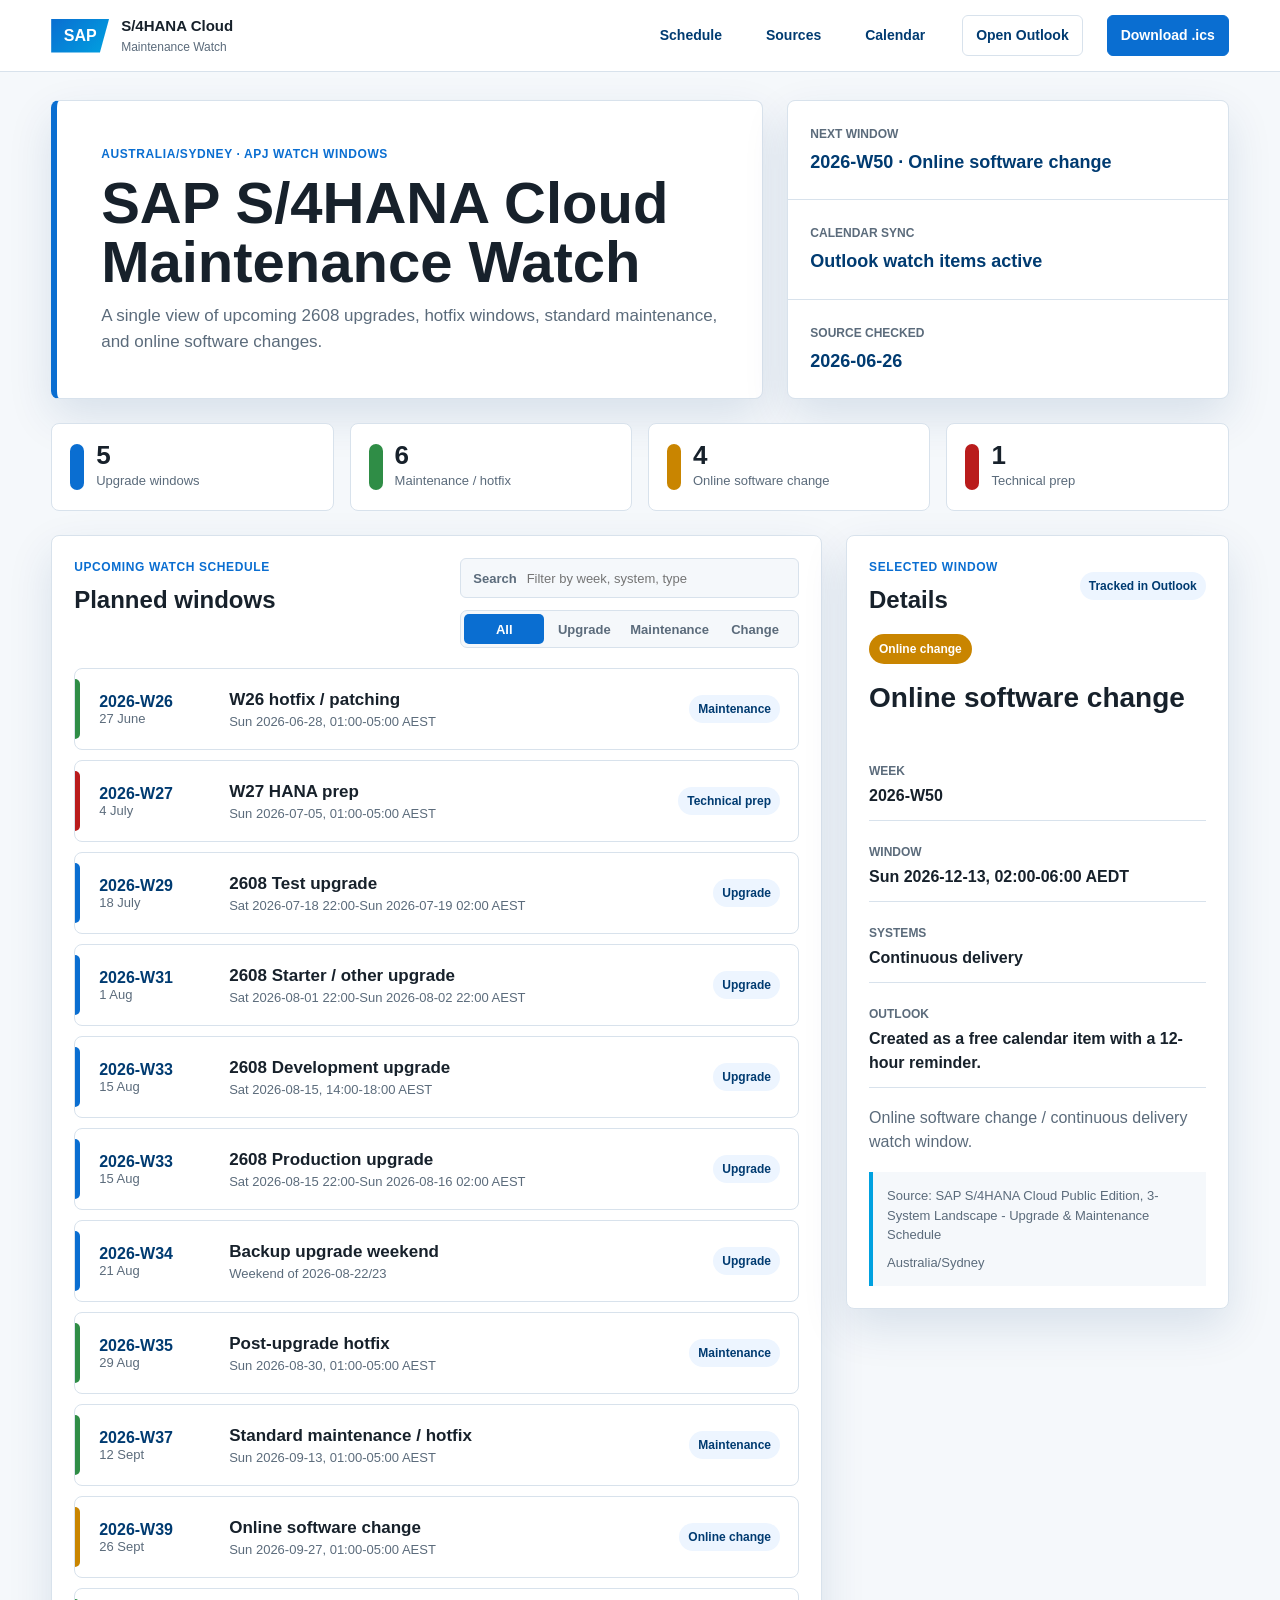
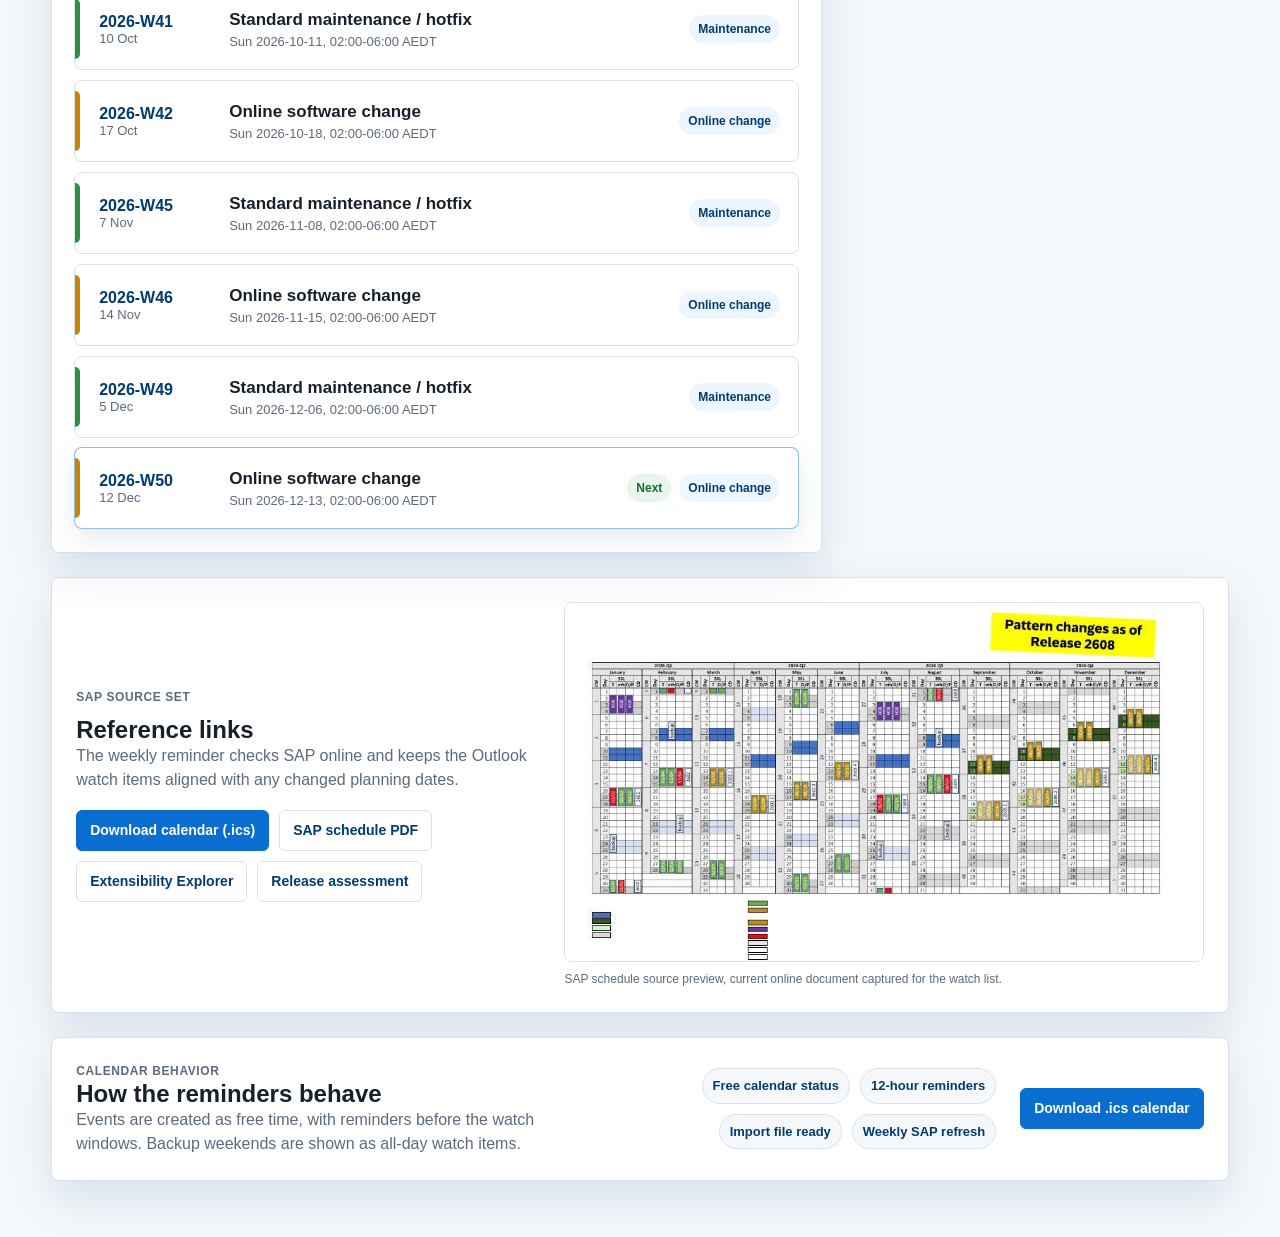
==== index.html @ 241fd20e "Publish SAP maintenance watch site" ====
<!doctype html>
<html lang="en">
  <head>
    <meta charset="utf-8" />
    <meta name="viewport" content="width=device-width, initial-scale=1" />
    <title>SAP S/4HANA Cloud Maintenance Watch</title>
    <link rel="stylesheet" href="styles.css" />
  </head>
  <body>
    <header class="topbar">
      <a class="brand" href="#schedule" aria-label="SAP S/4HANA Cloud Maintenance Watch home">
        <span class="sap-mark">SAP</span>
        <span>
          <strong>S/4HANA Cloud</strong>
          <small>Maintenance Watch</small>
        </span>
      </a>
      <nav aria-label="Page sections">
        <a href="#schedule">Schedule</a>
        <a href="#sources">Sources</a>
        <a href="#calendar">Calendar</a>
      </nav>
      <a class="outlook-link" href="https://outlook.office365.com/calendar/" target="_blank" rel="noreferrer">
        Open Outlook
      </a>
      <a
        class="calendar-download"
        href="SAP-S4HANA-Cloud-Maintenance-Watch.ics"
        download="SAP-S4HANA-Cloud-Maintenance-Watch.ics"
        aria-label="Download SAP maintenance watch ICS calendar file"
      >
        Download .ics
      </a>
    </header>

    <main>
      <section class="overview" aria-labelledby="page-title">
        <div class="overview-copy">
          <p class="system-label">Australia/Sydney · APJ watch windows</p>
          <h1 id="page-title">SAP S/4HANA Cloud Maintenance Watch</h1>
          <p>
            A single view of upcoming 2608 upgrades, hotfix windows, standard maintenance, and online software changes.
          </p>
        </div>
        <div class="overview-panel" aria-label="Current schedule status">
          <div>
            <span class="metric-label">Next window</span>
            <strong id="nextWindow">Loading schedule</strong>
          </div>
          <div>
            <span class="metric-label">Calendar sync</span>
            <strong>Outlook watch items active</strong>
          </div>
          <div>
            <span class="metric-label">Source checked</span>
            <strong id="sourceChecked">2026-06-25</strong>
          </div>
        </div>
      </section>

      <section class="status-strip" aria-label="Schedule summary">
        <article>
          <span class="status-dot upgrade"></span>
          <div>
            <strong id="upgradeCount">0</strong>
            <span>Upgrade windows</span>
          </div>
        </article>
        <article>
          <span class="status-dot maintenance"></span>
          <div>
            <strong id="maintenanceCount">0</strong>
            <span>Maintenance / hotfix</span>
          </div>
        </article>
        <article>
          <span class="status-dot change"></span>
          <div>
            <strong id="changeCount">0</strong>
            <span>Online software change</span>
          </div>
        </article>
        <article>
          <span class="status-dot prep"></span>
          <div>
            <strong id="prepCount">0</strong>
            <span>Technical prep</span>
          </div>
        </article>
      </section>

      <section class="workspace" id="schedule">
        <section class="schedule-panel" aria-labelledby="schedule-title">
          <div class="panel-heading">
            <div>
              <p class="system-label">Upcoming Watch Schedule</p>
              <h2 id="schedule-title">Planned windows</h2>
            </div>
            <div class="toolbar" aria-label="Schedule filters">
              <label class="search-box">
                <span>Search</span>
                <input id="searchInput" type="search" placeholder="Filter by week, system, type" />
              </label>
              <div class="segmented" role="tablist" aria-label="Filter schedule by type">
                <button class="active" type="button" data-filter="all">All</button>
                <button type="button" data-filter="upgrade">Upgrade</button>
                <button type="button" data-filter="maintenance">Maintenance</button>
                <button type="button" data-filter="change">Change</button>
              </div>
            </div>
          </div>
          <div class="timeline" id="scheduleList" aria-live="polite"></div>
        </section>

        <aside class="detail-panel" aria-labelledby="detail-title">
          <div class="panel-heading compact">
            <div>
              <p class="system-label">Selected window</p>
              <h2 id="detail-title">Details</h2>
            </div>
            <span class="sync-pill">Tracked in Outlook</span>
          </div>
          <div id="detailContent" class="detail-content"></div>
        </aside>
      </section>

      <section class="source-grid" id="sources" aria-label="SAP sources and reference image">
        <div class="source-copy">
          <p class="system-label">SAP source set</p>
          <h2>Reference links</h2>
          <p>
            The weekly reminder checks SAP online and keeps the Outlook watch items aligned with any changed planning dates.
          </p>
          <div class="source-actions">
            <a
              class="download-link"
              href="SAP-S4HANA-Cloud-Maintenance-Watch.ics"
              download="SAP-S4HANA-Cloud-Maintenance-Watch.ics"
            >
              Download calendar (.ics)
            </a>
            <a href="https://www.sap.com/docs/download/2021/09/58ffa59e-f97d-0010-bca6-c68f7e60039b.pdf" target="_blank" rel="noreferrer">
              SAP schedule PDF
            </a>
            <a href="https://help.sap.com/crawler/PRODUCTION/SAP_EXTENSIBILITY_EXPLORER/SHIP/en-US" target="_blank" rel="noreferrer">
              Extensibility Explorer
            </a>
            <a href="https://pages.community.sap.com/topics/s4hana-cloud/release-assessment" target="_blank" rel="noreferrer">
              Release assessment
            </a>
          </div>
        </div>
        <figure class="source-image">
          <img src="assets/sap-maintenance-calendar-page5.jpg" alt="SAP 2026 maintenance calendar source preview" />
          <figcaption>SAP schedule source preview, current online document captured for the watch list.</figcaption>
        </figure>
      </section>

      <section class="calendar-note" id="calendar" aria-label="Calendar tracking">
        <div>
          <p class="system-label">Calendar behavior</p>
          <h2>How the reminders behave</h2>
          <p>
            Events are created as free time, with reminders before the watch windows. Backup weekends are shown as all-day watch items.
          </p>
        </div>
        <div class="calendar-rules">
          <span>Free calendar status</span>
          <span>12-hour reminders</span>
          <span>Import file ready</span>
          <span>Weekly SAP refresh</span>
        </div>
        <a
          class="calendar-download calendar-note-download"
          href="SAP-S4HANA-Cloud-Maintenance-Watch.ics"
          download="SAP-S4HANA-Cloud-Maintenance-Watch.ics"
          aria-label="Download SAP S/4HANA Cloud maintenance watch calendar file"
        >
          Download .ics calendar
        </a>
      </section>
    </main>

    <script src="data.js"></script>
    <script src="script.js"></script>
  </body>
</html>
---- styles.css ----
:root {
  --sap-blue: #0a6ed1;
  --sap-deep: #003b71;
  --sap-cyan: #00a1e0;
  --ink: #17212b;
  --muted: #5b6b7b;
  --line: #d8e2ec;
  --soft: #f5f8fb;
  --surface: #ffffff;
  --upgrade: #0a6ed1;
  --maintenance: #2f8d46;
  --change: #c98500;
  --prep: #b91c1c;
  --shadow: 0 18px 45px rgba(0, 59, 113, 0.12);
  color-scheme: light;
}

* {
  box-sizing: border-box;
}

html {
  scroll-behavior: smooth;
}

body {
  margin: 0;
  background: var(--soft);
  color: var(--ink);
  font-family: "Segoe UI", Arial, Helvetica, sans-serif;
  line-height: 1.5;
}

a {
  color: inherit;
}

.topbar {
  position: sticky;
  top: 0;
  z-index: 10;
  display: flex;
  align-items: center;
  gap: 24px;
  min-height: 72px;
  padding: 12px clamp(18px, 4vw, 56px);
  background: rgba(255, 255, 255, 0.94);
  border-bottom: 1px solid var(--line);
  backdrop-filter: blur(12px);
}

.brand {
  display: flex;
  align-items: center;
  gap: 12px;
  min-width: 270px;
  text-decoration: none;
}

.sap-mark {
  display: grid;
  place-items: center;
  width: 58px;
  height: 34px;
  background: linear-gradient(135deg, var(--sap-blue), var(--sap-cyan));
  color: #fff;
  font-weight: 800;
  letter-spacing: 0;
  clip-path: polygon(0 0, 100% 0, 84% 100%, 0 100%);
}

.brand strong,
.brand small {
  display: block;
}

.brand strong {
  font-size: 15px;
}

.brand small {
  color: var(--muted);
  font-size: 12px;
}

nav {
  display: flex;
  gap: 18px;
  margin-left: auto;
}

nav a,
.outlook-link,
.calendar-download,
.source-actions a {
  min-height: 38px;
  padding: 9px 13px;
  border-radius: 6px;
  color: var(--sap-deep);
  font-size: 14px;
  font-weight: 650;
  text-decoration: none;
}

nav a:hover,
.outlook-link:hover,
.calendar-download:hover,
.source-actions a:hover {
  background: #eaf4ff;
}

.outlook-link {
  border: 1px solid var(--line);
  background: var(--surface);
}

.calendar-download {
  display: inline-flex;
  align-items: center;
  justify-content: center;
  border: 1px solid var(--sap-blue);
  background: var(--sap-blue);
  color: #fff;
  white-space: nowrap;
}

.calendar-download:hover {
  background: var(--sap-deep);
  color: #fff;
}

main {
  width: min(1440px, 100%);
  margin: 0 auto;
  padding: 28px clamp(18px, 4vw, 56px) 56px;
}

.overview {
  display: grid;
  grid-template-columns: minmax(0, 1fr) minmax(320px, 0.62fr);
  gap: 24px;
  align-items: stretch;
}

.overview-copy,
.overview-panel,
.schedule-panel,
.detail-panel,
.source-grid,
.calendar-note,
.status-strip article {
  background: var(--surface);
  border: 1px solid var(--line);
  border-radius: 8px;
  box-shadow: var(--shadow);
}

.overview-copy {
  padding: clamp(26px, 4vw, 44px);
  border-left: 6px solid var(--sap-blue);
}

.system-label {
  margin: 0 0 10px;
  color: var(--sap-blue);
  font-size: 12px;
  font-weight: 750;
  letter-spacing: 0.05em;
  text-transform: uppercase;
}

h1,
h2,
h3,
p {
  margin-top: 0;
}

h1 {
  max-width: 760px;
  margin-bottom: 12px;
  font-size: clamp(32px, 5vw, 58px);
  line-height: 1.02;
  letter-spacing: 0;
}

h2 {
  margin-bottom: 0;
  font-size: 24px;
  line-height: 1.15;
  letter-spacing: 0;
}

h3 {
  margin-bottom: 18px;
  font-size: 28px;
  line-height: 1.15;
}

.overview-copy p:last-child {
  max-width: 680px;
  margin-bottom: 0;
  color: var(--muted);
  font-size: 17px;
}

.overview-panel {
  display: grid;
  gap: 1px;
  overflow: hidden;
  background: var(--line);
}

.overview-panel div {
  display: grid;
  align-content: center;
  min-height: 92px;
  padding: 18px 22px;
  background: var(--surface);
}

.metric-label {
  margin-bottom: 6px;
  color: var(--muted);
  font-size: 12px;
  font-weight: 750;
  text-transform: uppercase;
}

.overview-panel strong {
  color: var(--sap-deep);
  font-size: 18px;
}

.status-strip {
  display: grid;
  grid-template-columns: repeat(4, minmax(0, 1fr));
  gap: 16px;
  margin: 24px 0;
}

.status-strip article {
  display: flex;
  gap: 12px;
  align-items: center;
  min-height: 82px;
  padding: 18px;
  box-shadow: none;
}

.status-strip strong {
  display: block;
  font-size: 26px;
  line-height: 1;
}

.status-strip span:last-child {
  color: var(--muted);
  font-size: 13px;
}

.status-dot {
  flex: 0 0 auto;
  width: 14px;
  height: 46px;
  border-radius: 999px;
}

.status-dot.upgrade,
.timeline-row.upgrade::before,
.detail-kicker.upgrade {
  background: var(--upgrade);
}

.status-dot.maintenance,
.timeline-row.maintenance::before,
.detail-kicker.maintenance {
  background: var(--maintenance);
}

.status-dot.change,
.timeline-row.change::before,
.detail-kicker.change {
  background: var(--change);
}

.status-dot.prep,
.timeline-row.prep::before,
.detail-kicker.prep {
  background: var(--prep);
}

.workspace {
  display: grid;
  grid-template-columns: minmax(0, 1.45fr) minmax(320px, 0.72fr);
  gap: 24px;
  align-items: start;
}

.schedule-panel,
.detail-panel {
  min-width: 0;
  padding: 22px;
}

.detail-panel {
  position: sticky;
  top: 94px;
}

.panel-heading {
  display: flex;
  justify-content: space-between;
  gap: 20px;
  align-items: flex-start;
  margin-bottom: 20px;
}

.panel-heading.compact {
  align-items: center;
}

.toolbar {
  display: grid;
  gap: 12px;
  justify-items: end;
}

.search-box {
  display: flex;
  align-items: center;
  gap: 8px;
  width: min(360px, 100%);
  min-height: 40px;
  padding: 0 12px;
  border: 1px solid var(--line);
  border-radius: 6px;
  background: var(--soft);
  color: var(--muted);
  font-size: 13px;
  font-weight: 650;
}

.search-box input {
  width: 100%;
  min-width: 120px;
  border: 0;
  outline: 0;
  background: transparent;
  color: var(--ink);
  font: inherit;
  font-weight: 500;
}

.segmented {
  display: flex;
  min-height: 38px;
  padding: 3px;
  border: 1px solid var(--line);
  border-radius: 7px;
  background: var(--soft);
}

.segmented button {
  min-width: 80px;
  border: 0;
  border-radius: 5px;
  background: transparent;
  color: var(--muted);
  cursor: pointer;
  font: inherit;
  font-size: 13px;
  font-weight: 700;
}

.segmented button.active {
  background: var(--sap-blue);
  color: #fff;
}

.timeline {
  display: grid;
  gap: 10px;
}

.timeline-row {
  position: relative;
  display: grid;
  grid-template-columns: 112px minmax(0, 1fr) auto;
  gap: 18px;
  align-items: center;
  width: 100%;
  min-height: 82px;
  padding: 16px 18px 16px 24px;
  border: 1px solid var(--line);
  border-radius: 8px;
  background: var(--surface);
  color: inherit;
  cursor: pointer;
  text-align: left;
  transition: border-color 160ms ease, transform 160ms ease, box-shadow 160ms ease;
}

.timeline-row::before {
  content: "";
  position: absolute;
  left: 0;
  top: 10px;
  bottom: 10px;
  width: 5px;
  border-radius: 0 999px 999px 0;
}

.timeline-row:hover,
.timeline-row.selected {
  border-color: rgba(10, 110, 209, 0.45);
  box-shadow: 0 10px 28px rgba(0, 59, 113, 0.1);
  transform: translateY(-1px);
}

.date-block strong,
.date-block small,
.event-title,
.event-time {
  display: block;
}

.date-block strong {
  color: var(--sap-deep);
  font-size: 16px;
}

.date-block small,
.event-time {
  color: var(--muted);
  font-size: 13px;
}

.event-title {
  margin-bottom: 4px;
  font-size: 17px;
  font-weight: 750;
}

.event-meta {
  display: flex;
  gap: 8px;
  align-items: center;
  justify-content: end;
}

.next-badge,
.category-badge,
.sync-pill {
  display: inline-flex;
  align-items: center;
  min-height: 28px;
  padding: 5px 9px;
  border-radius: 999px;
  font-size: 12px;
  font-weight: 750;
  white-space: nowrap;
}

.next-badge {
  background: #e7f5ec;
  color: #176c34;
}

.category-badge,
.sync-pill {
  background: #edf5ff;
  color: var(--sap-deep);
}

.detail-content {
  display: grid;
  gap: 18px;
}

.detail-kicker {
  width: fit-content;
  padding: 6px 10px;
  border-radius: 999px;
  color: #fff;
  font-size: 12px;
  font-weight: 800;
}

dl {
  display: grid;
  gap: 10px;
  margin: 0;
}

dl div {
  padding: 12px 0;
  border-bottom: 1px solid var(--line);
}

dt {
  color: var(--muted);
  font-size: 12px;
  font-weight: 750;
  text-transform: uppercase;
}

dd {
  margin: 4px 0 0;
  color: var(--ink);
  font-weight: 650;
}

.detail-content p {
  margin-bottom: 0;
  color: var(--muted);
}

.detail-footer {
  display: grid;
  gap: 8px;
  padding: 14px;
  border-left: 4px solid var(--sap-cyan);
  background: var(--soft);
  color: var(--muted);
  font-size: 13px;
}

.source-grid,
.calendar-note {
  margin-top: 24px;
  padding: 24px;
}

.source-grid {
  display: grid;
  grid-template-columns: minmax(0, 0.72fr) minmax(320px, 1fr);
  gap: 28px;
  align-items: center;
}

.source-copy p {
  color: var(--muted);
}

.source-actions {
  display: flex;
  flex-wrap: wrap;
  gap: 10px;
  margin-top: 18px;
}

.source-actions a {
  border: 1px solid var(--line);
  background: var(--surface);
}

.source-actions .download-link {
  border-color: var(--sap-blue);
  background: var(--sap-blue);
  color: #fff;
}

.source-actions .download-link:hover {
  background: var(--sap-deep);
}

.source-image {
  margin: 0;
}

.source-image img {
  display: block;
  width: 100%;
  aspect-ratio: 16 / 9;
  object-fit: cover;
  border: 1px solid var(--line);
  border-radius: 8px;
}

.source-image figcaption {
  margin-top: 8px;
  color: var(--muted);
  font-size: 12px;
}

.calendar-note {
  display: flex;
  justify-content: space-between;
  gap: 24px;
  align-items: center;
}

.calendar-note p {
  max-width: 680px;
  margin-bottom: 0;
  color: var(--muted);
}

.calendar-rules {
  display: flex;
  flex-wrap: wrap;
  gap: 10px;
  justify-content: flex-end;
}

.calendar-note-download {
  flex: 0 0 auto;
}

.calendar-rules span {
  min-height: 34px;
  padding: 7px 10px;
  border: 1px solid var(--line);
  border-radius: 999px;
  background: var(--soft);
  color: var(--sap-deep);
  font-size: 13px;
  font-weight: 750;
}

.empty-state {
  padding: 28px;
  border: 1px dashed var(--line);
  border-radius: 8px;
  color: var(--muted);
  text-align: center;
}

@media (max-width: 1120px) {
  .overview,
  .workspace,
  .source-grid {
    grid-template-columns: 1fr;
  }

  .detail-panel {
    position: static;
  }

  .panel-heading,
  .calendar-note {
    flex-direction: column;
    align-items: stretch;
  }

  .toolbar {
    justify-items: stretch;
  }

  .search-box {
    width: 100%;
  }
}

@media (max-width: 760px) {
  .topbar {
    position: static;
    flex-wrap: wrap;
  }

  .brand {
    width: 100%;
    min-width: 0;
  }

  nav {
    order: 3;
    width: 100%;
    margin-left: 0;
    overflow-x: auto;
  }

  .outlook-link {
    margin-left: auto;
  }

  .calendar-download {
    margin-left: 0;
  }

  main {
    padding-top: 18px;
  }

  .status-strip {
    grid-template-columns: repeat(2, minmax(0, 1fr));
  }

  .segmented {
    overflow-x: auto;
  }

  .timeline-row {
    grid-template-columns: 1fr;
    gap: 8px;
  }

  .event-meta {
    justify-content: flex-start;
  }
}

@media (max-width: 520px) {
  .status-strip {
    grid-template-columns: 1fr;
  }

  h1 {
    font-size: 34px;
  }
}

@media (prefers-reduced-motion: reduce) {
  *,
  *::before,
  *::after {
    scroll-behavior: auto !important;
    transition: none !important;
  }
}
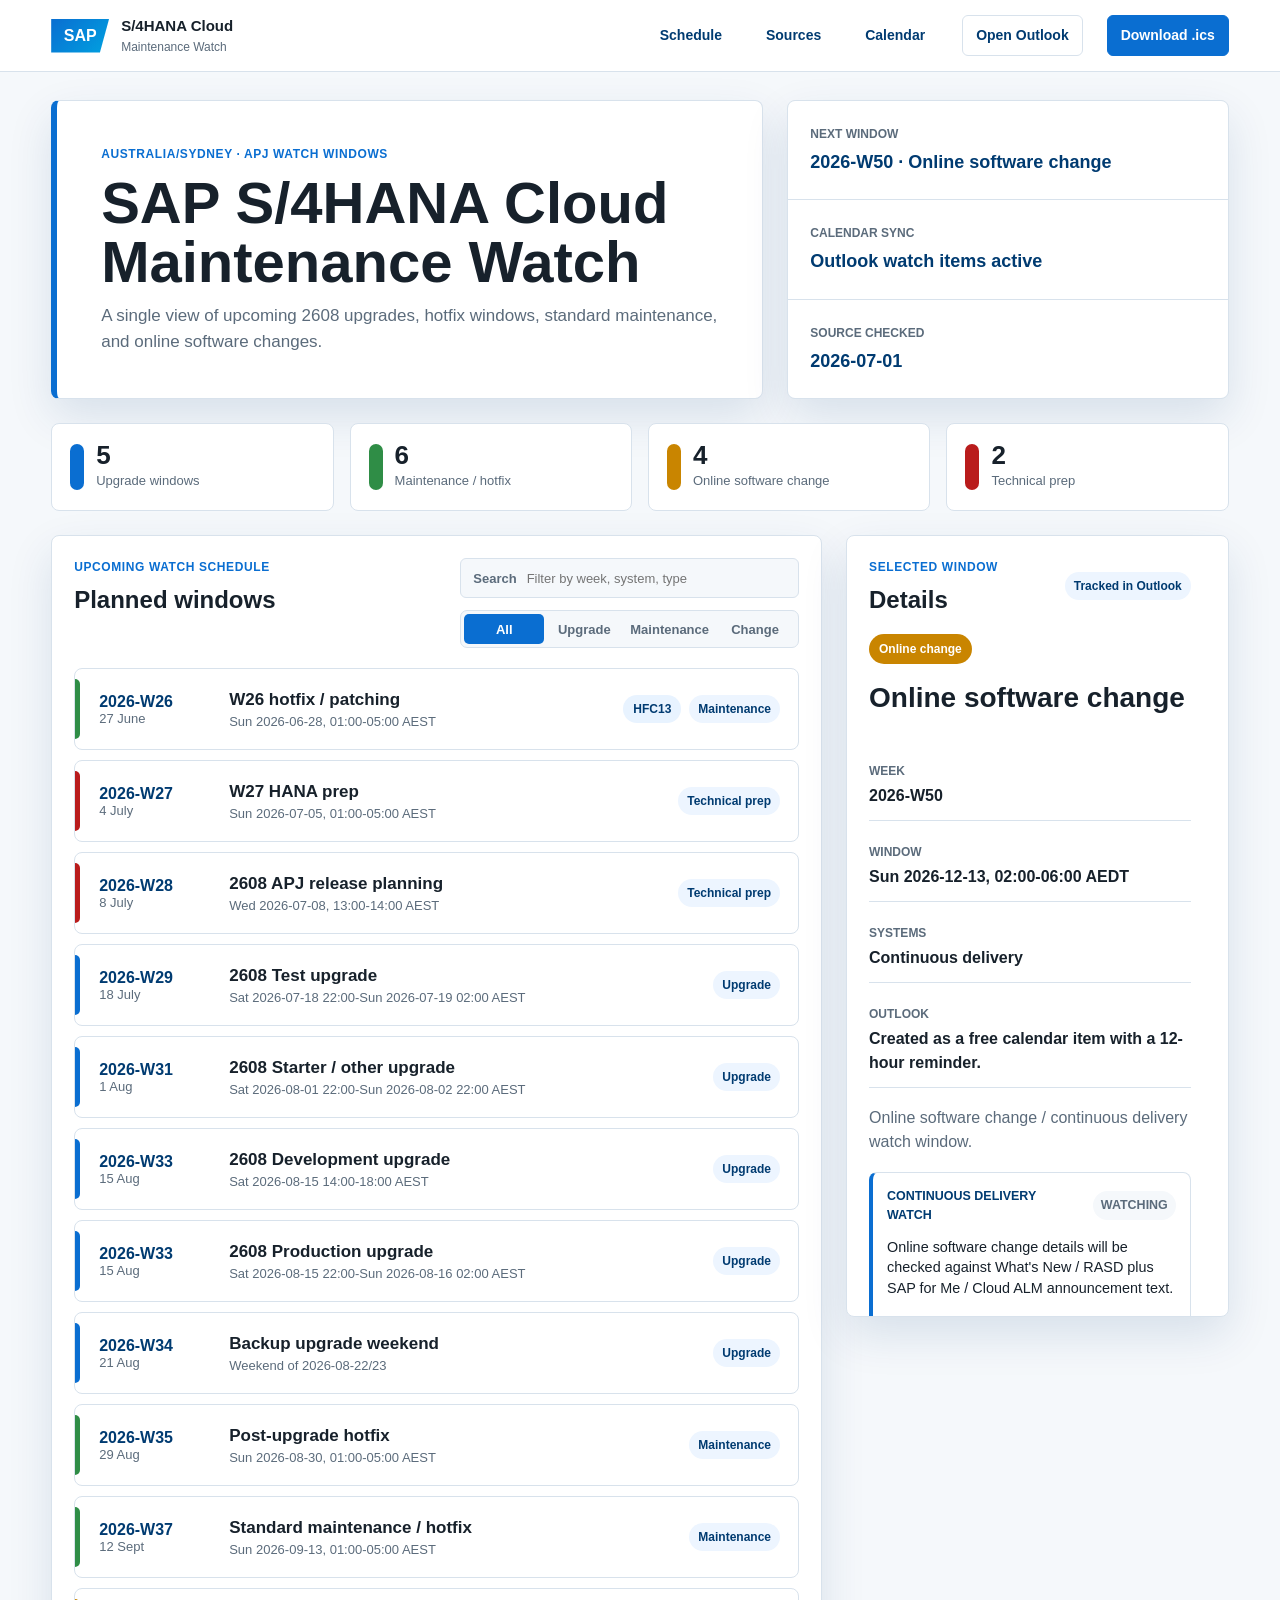
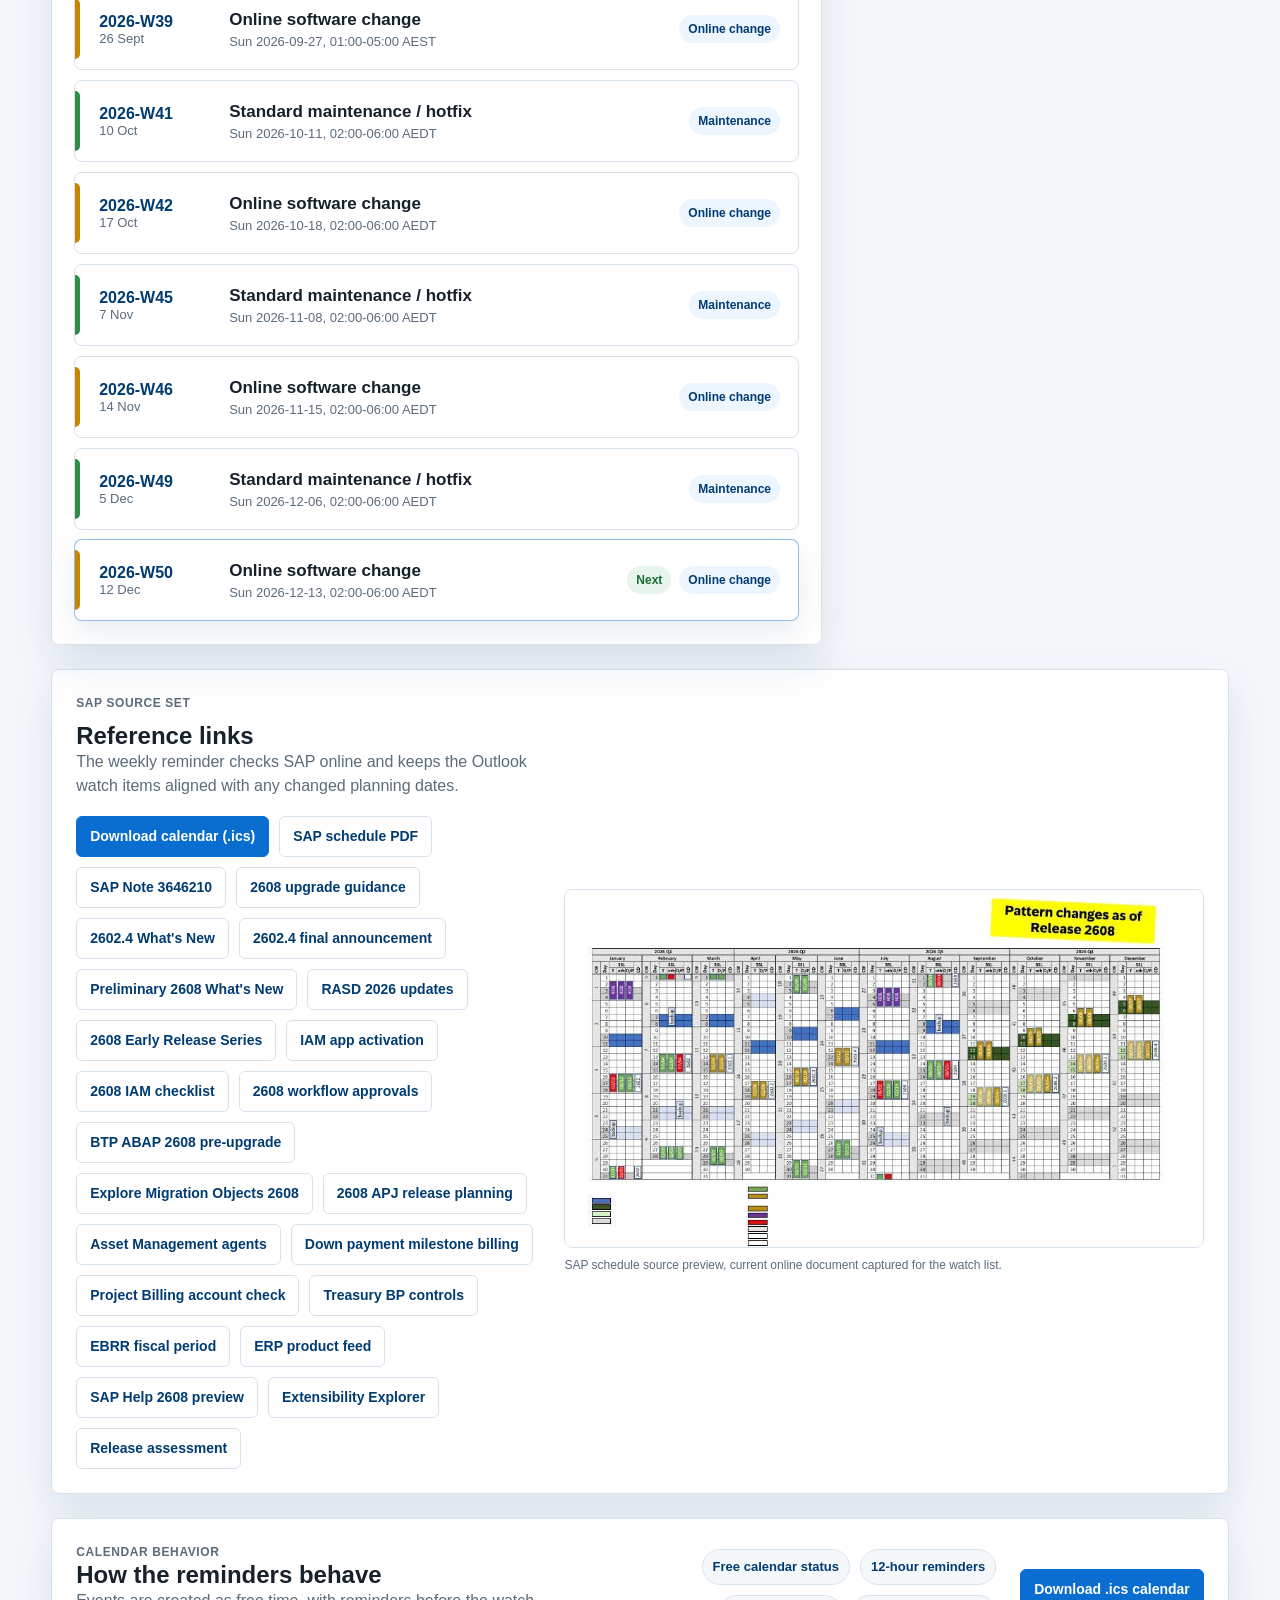
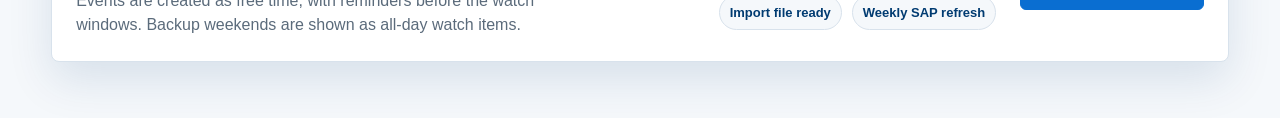
==== commit 64d585d8: "Publish new SAP maintenance watch site" ====
--- a/index.html
+++ b/index.html
@@ -142,6 +142,66 @@
             <a href="https://www.sap.com/docs/download/2021/09/58ffa59e-f97d-0010-bca6-c68f7e60039b.pdf" target="_blank" rel="noreferrer">
               SAP schedule PDF
             </a>
+            <a href="https://me.sap.com/notes/3646210" target="_blank" rel="noreferrer">
+              SAP Note 3646210
+            </a>
+            <a href="https://community.sap.com/t5/enterprise-resource-planning-blog-posts-by-sap/get-ready-for-the-2608-upgrade-of-the-sap-cloud-erp-public-edition/ba-p/14421165" target="_blank" rel="noreferrer">
+              2608 upgrade guidance
+            </a>
+            <a href="https://help.sap.com/docs/SAP_S4HANA_CLOUD/ee9ee0ca4c3942068ea584d2f929b5b1/3ee2f812232c421dba6e02c3dc00d02f.html?locale=en-US&state=PRODUCTION&version=2602.12" target="_blank" rel="noreferrer">
+              2602.4 What's New
+            </a>
+            <a href="https://community.sap.com/t5/enterprise-resource-planning-blog-posts-by-sap/sap-s-4hana-cloud-public-edition-2602-4-final-what-s-new-amp-product/ba-p/14413240" target="_blank" rel="noreferrer">
+              2602.4 final announcement
+            </a>
+            <a href="https://community.sap.com/t5/enterprise-resource-planning-blog-posts-by-sap/preliminary-what-s-new-information-for-sap-s-4hana-cloud-public-edition/ba-p/14419769" target="_blank" rel="noreferrer">
+              Preliminary 2608 What's New
+            </a>
+            <a href="https://community.sap.com/t5/enterprise-resource-planning-blog-posts-by-sap/release-assessment-and-scope-dependency-for-sap-s-4hana-cloud-public/ba-p/14410548" target="_blank" rel="noreferrer">
+              RASD 2026 updates
+            </a>
+            <a href="https://community.sap.com/t5/enterprise-resource-planning-blog-posts-by-sap/register-now-for-the-2608-early-release-series/ba-p/14399772" target="_blank" rel="noreferrer">
+              2608 Early Release Series
+            </a>
+            <a href="https://community.sap.com/t5/enterprise-resource-planning-blog-posts-by-sap/why-it-s-important-to-activate-new-apps-and-how-to-do-it-short-version/ba-p/14399282" target="_blank" rel="noreferrer">
+              IAM app activation
+            </a>
+            <a href="https://community.sap.com/t5/enterprise-resource-planning-blog-posts-by-sap/%E4%B8%BA%E4%BB%80%E4%B9%88%E9%9C%80%E8%A6%81%E6%BF%80%E6%B4%BB%E6%96%B0%E5%BA%94%E7%94%A8-iam-app-%E4%BB%A5%E5%8F%8A%E5%A6%82%E4%BD%95%E6%93%8D%E4%BD%9C-2608%E5%8D%87%E7%BA%A7%E5%89%8D%E5%BF%85%E7%9C%8B/ba-p/14415816" target="_blank" rel="noreferrer">
+              2608 IAM checklist
+            </a>
+            <a href="https://community.sap.com/t5/technology-blog-posts-by-sap/4-eyes-by-configuration-multi-processor-workflow-approvals-in-sap-s-4hana/ba-p/14426804" target="_blank" rel="noreferrer">
+              2608 workflow approvals
+            </a>
+            <a href="https://community.sap.com/t5/technology-blog-posts-by-sap/sap-btp-abap-environment-pre-upgrade-option-for-release-2608/ba-p/14417919" target="_blank" rel="noreferrer">
+              BTP ABAP 2608 pre-upgrade
+            </a>
+            <a href="https://community.sap.com/t5/technology-blog-posts-by-sap/what-s-new-in-the-explore-migration-objects-app-releases-2602-4-and-2608/ba-p/14410708" target="_blank" rel="noreferrer">
+              Explore Migration Objects 2608
+            </a>
+            <a href="https://community.sap.com/t5/enterprise-resource-planning-blog-posts-by-sap/sap-preferred-success-join-our-sap-cloud-erp-2608-release-planning-session/ba-p/14396634" target="_blank" rel="noreferrer">
+              2608 APJ release planning
+            </a>
+            <a href="https://community.sap.com/t5/enterprise-resource-planning-blog-posts-by-sap/asset-management-in-sap-s-4hana-cloud-public-edition-from-reactive/ba-p/14428230" target="_blank" rel="noreferrer">
+              Asset Management agents
+            </a>
+            <a href="https://community.sap.com/t5/enterprise-resource-planning-blog-posts-by-sap/advanced-down-payment-processing-meets-milestone-billing-in-sap-s-4hana/ba-p/14422367" target="_blank" rel="noreferrer">
+              Down payment milestone billing
+            </a>
+            <a href="https://community.sap.com/t5/enterprise-resource-planning-blog-posts-by-sap/project-billing-clarified-billing-relevance-for-revenue-and-sales-deduction/ba-p/14395847" target="_blank" rel="noreferrer">
+              Project Billing account check
+            </a>
+            <a href="https://community.sap.com/t5/financial-management-blog-posts-by-sap/workflow-based-treasury-business-partner-controls-across-the-treasury/ba-p/14415628" target="_blank" rel="noreferrer">
+              Treasury BP controls
+            </a>
+            <a href="https://community.sap.com/t5/enterprise-resource-planning-blog-posts-by-sap/dynamic-fiscal-period-determination-in-ebrr-period-end-close-run/ba-p/14424187" target="_blank" rel="noreferrer">
+              EBRR fiscal period
+            </a>
+            <a href="https://community.sap.com/khhcw49343/rss/board?board.id=erp-blog-sap" target="_blank" rel="noreferrer">
+              ERP product feed
+            </a>
+            <a href="https://help.sap.com/docs/SAP_S4HANA_CLOUD" target="_blank" rel="noreferrer">
+              SAP Help 2608 preview
+            </a>
             <a href="https://help.sap.com/crawler/PRODUCTION/SAP_EXTENSIBILITY_EXPLORER/SHIP/en-US" target="_blank" rel="noreferrer">
               Extensibility Explorer
             </a>
--- a/styles.css
+++ b/styles.css
@@ -306,6 +306,11 @@
 .detail-panel {
   position: sticky;
   top: 94px;
+  align-self: start;
+  max-height: calc(100vh - 118px);
+  overflow-y: auto;
+  overscroll-behavior: contain;
+  scrollbar-gutter: stable;
 }
 
 .panel-heading {
@@ -516,6 +521,230 @@
   color: var(--muted);
 }
 
+.hotfix-badge,
+.hotfix-code {
+  border-radius: 999px;
+  background: #e8f3ff;
+  color: var(--sap-deep);
+  font-size: 0.75rem;
+  font-weight: 800;
+  white-space: nowrap;
+}
+
+.hotfix-badge {
+  padding: 7px 10px;
+}
+
+.hotfix-card {
+  display: grid;
+  gap: 12px;
+  padding: 14px;
+  border: 1px solid rgba(10, 110, 209, 0.24);
+  border-radius: 8px;
+  background: linear-gradient(180deg, #f8fbff 0%, #ffffff 100%);
+}
+
+.hotfix-heading {
+  display: flex;
+  align-items: flex-start;
+  gap: 12px;
+}
+
+.hotfix-code {
+  display: inline-flex;
+  align-items: center;
+  justify-content: center;
+  min-width: 58px;
+  padding: 8px 11px;
+}
+
+.hotfix-heading div {
+  display: grid;
+  gap: 3px;
+}
+
+.hotfix-heading strong {
+  font-size: 0.95rem;
+}
+
+.hotfix-heading span:last-child,
+.hotfix-source {
+  color: var(--muted);
+  font-size: 0.82rem;
+}
+
+.hotfix-source {
+  display: grid;
+  gap: 4px;
+  padding-top: 10px;
+  border-top: 1px solid var(--line);
+}
+
+.hotfix-list {
+  display: grid;
+  max-height: 360px;
+  overflow: auto;
+  border: 1px solid var(--line);
+  border-radius: 8px;
+  background: var(--surface);
+}
+
+.hotfix-row {
+  display: grid;
+  grid-template-columns: minmax(120px, 0.34fr) minmax(0, 1fr);
+  gap: 12px;
+  padding: 10px 12px;
+  border-bottom: 1px solid var(--line);
+}
+
+.hotfix-row:last-child {
+  border-bottom: 0;
+}
+
+.hotfix-row span {
+  color: var(--sap-deep);
+  font-size: 0.78rem;
+  font-weight: 800;
+  word-break: break-word;
+}
+
+.hotfix-row p {
+  color: var(--ink);
+  font-size: 0.84rem;
+  line-height: 1.4;
+  word-break: break-word;
+}
+
+.watch-card {
+  display: grid;
+  gap: 12px;
+  padding: 14px;
+  border: 1px solid var(--line);
+  border-left: 4px solid var(--sap-cyan);
+  border-radius: 8px;
+  background: var(--surface);
+}
+
+.watch-card.pending {
+  border-left-color: var(--change);
+}
+
+.watch-card.watching {
+  border-left-color: var(--sap-blue);
+}
+
+.watch-heading {
+  display: flex;
+  align-items: center;
+  justify-content: space-between;
+  gap: 12px;
+}
+
+.watch-heading span,
+.watch-heading strong {
+  font-size: 0.78rem;
+  font-weight: 800;
+  text-transform: uppercase;
+}
+
+.watch-heading span {
+  color: var(--sap-deep);
+}
+
+.watch-heading strong {
+  padding: 5px 8px;
+  border-radius: 999px;
+  background: var(--soft);
+  color: var(--muted);
+}
+
+.watch-card p {
+  color: var(--ink);
+  font-size: 0.9rem;
+  line-height: 1.45;
+}
+
+.signal-card {
+  display: grid;
+  gap: 12px;
+  padding: 14px;
+  border: 1px solid var(--line);
+  border-left: 4px solid var(--sap-blue);
+  border-radius: 8px;
+  background: #ffffff;
+}
+
+.signal-card.customer-action-card {
+  border-left-color: #e76500;
+  background: #fffaf4;
+}
+
+.signal-card.product-update-card {
+  border-left-color: #188918;
+  background: #f6fbf6;
+}
+
+.signal-heading {
+  display: flex;
+  align-items: center;
+  justify-content: space-between;
+  gap: 12px;
+  color: var(--sap-deep);
+  font-size: 0.74rem;
+  font-weight: 800;
+  letter-spacing: 0.04em;
+  text-transform: uppercase;
+}
+
+.signal-heading strong {
+  padding: 5px 8px;
+  border-radius: 999px;
+  background: #fff;
+  color: #9a3f00;
+  font-size: 0.72rem;
+}
+
+.signal-card h4 {
+  margin: 0;
+  color: var(--ink);
+  font-size: 1rem;
+}
+
+.signal-card p,
+.signal-card li {
+  color: var(--ink);
+  font-size: 0.88rem;
+  line-height: 1.45;
+}
+
+.signal-list {
+  display: grid;
+  gap: 8px;
+  margin: 0;
+  padding-left: 18px;
+}
+
+.signal-source {
+  padding-top: 10px;
+  border-top: 1px solid var(--line);
+  color: var(--muted);
+  font-size: 0.78rem;
+  line-height: 1.35;
+}
+
+.watch-list {
+  gap: 0;
+}
+
+.watch-list div {
+  padding: 10px 0;
+}
+
+.watch-list dd {
+  color: var(--muted);
+  font-weight: 600;
+}
+
 .detail-footer {
   display: grid;
   gap: 8px;
@@ -636,6 +865,9 @@
 
   .detail-panel {
     position: static;
+    max-height: none;
+    overflow: visible;
+    overscroll-behavior: auto;
   }
 
   .panel-heading,
@@ -698,6 +930,11 @@
 
   .event-meta {
     justify-content: flex-start;
+  }
+
+  .hotfix-row {
+    grid-template-columns: 1fr;
+    gap: 4px;
   }
 }
 
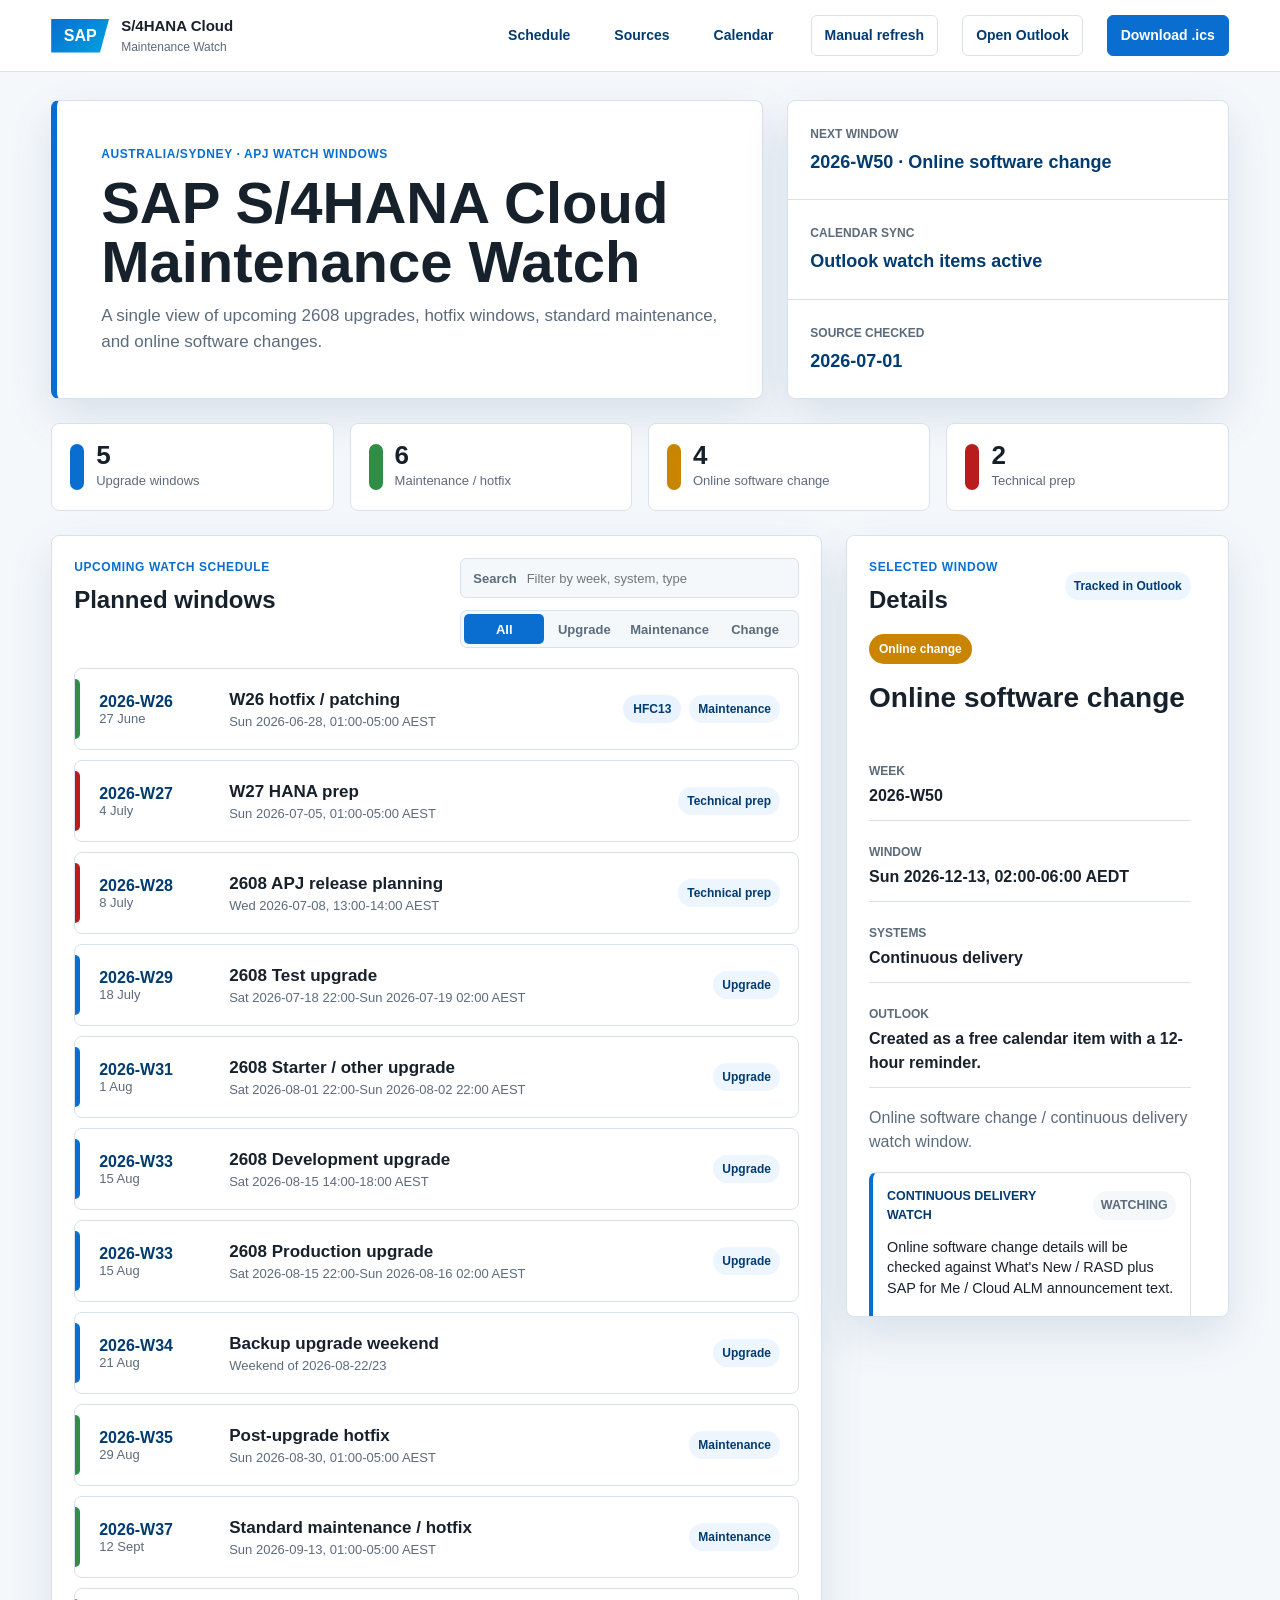
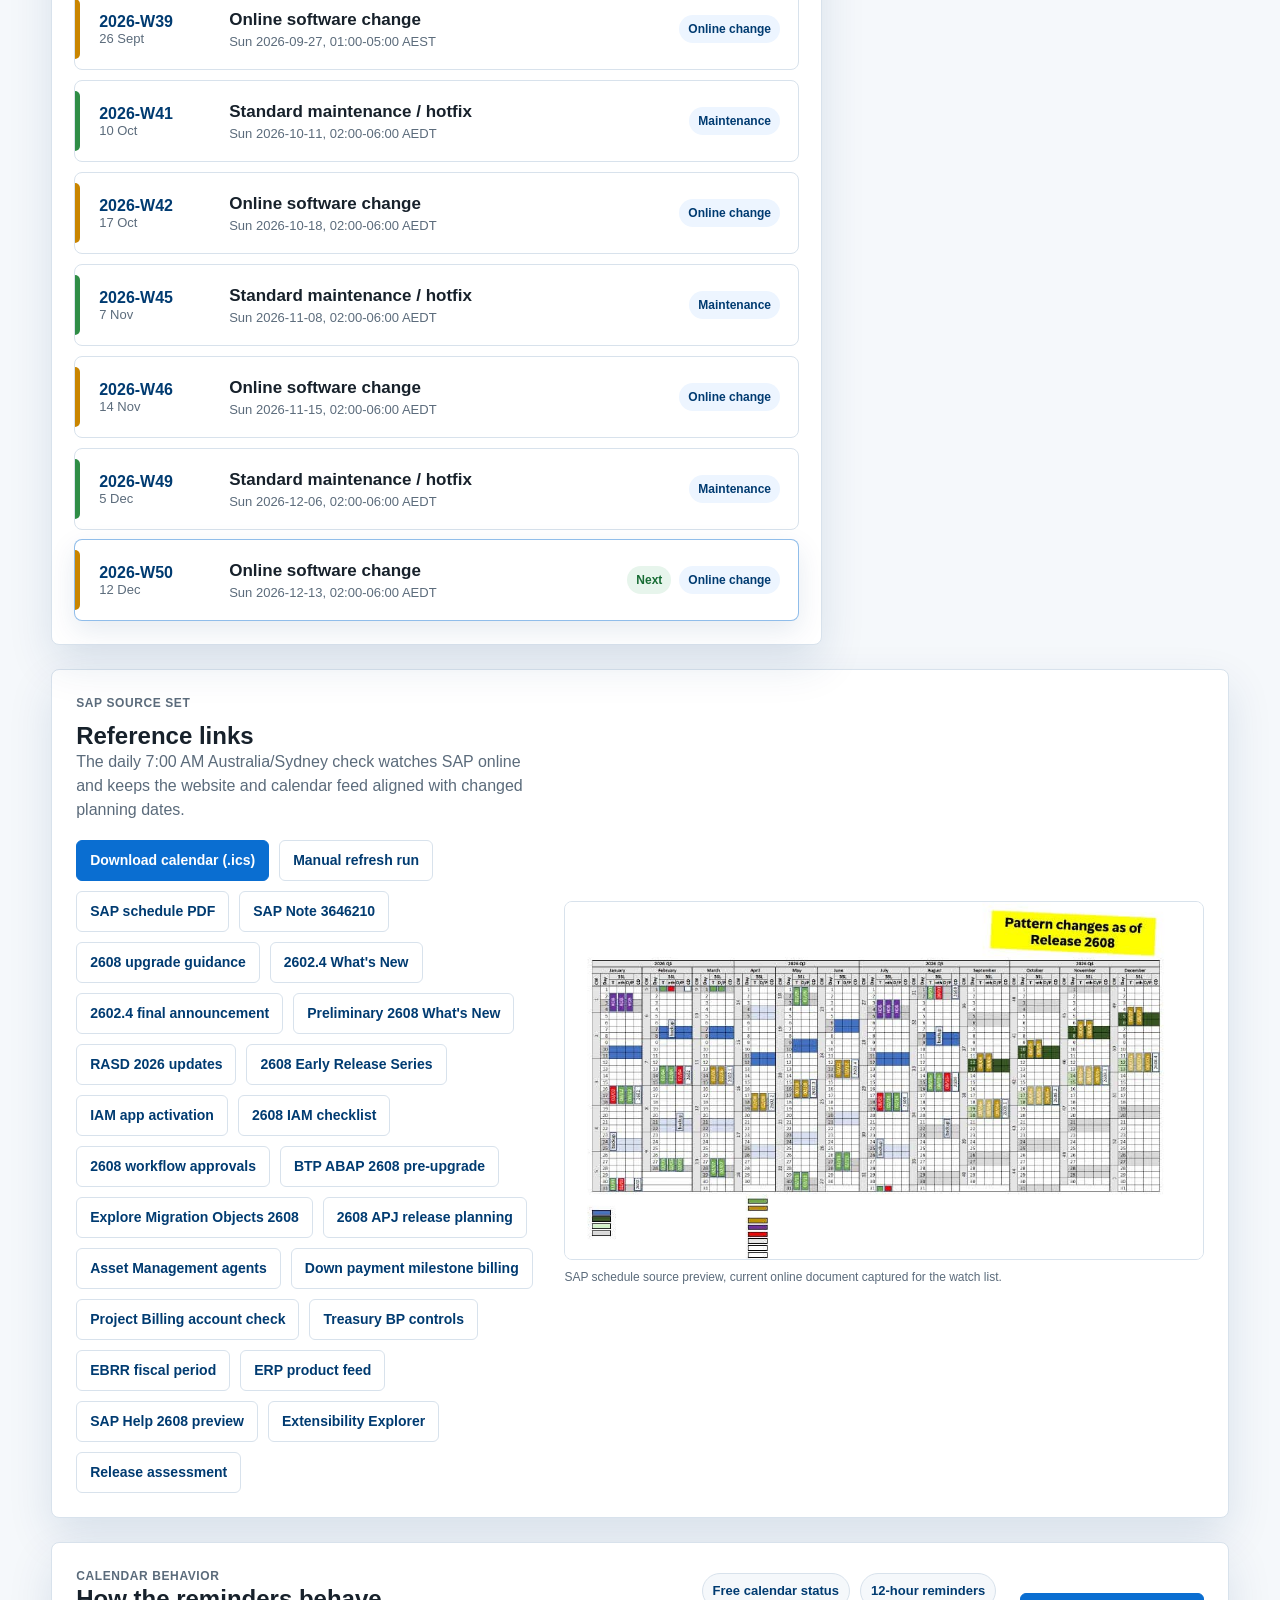
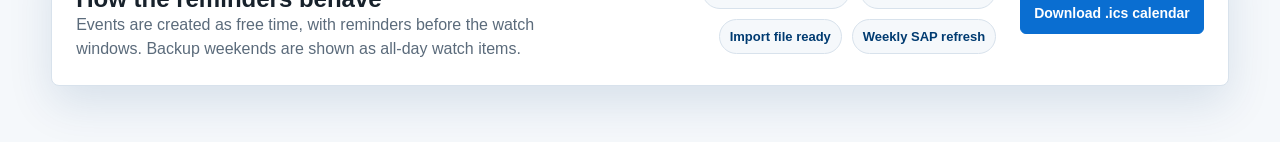
==== commit 38e684d9: "Add manual SAP refresh link" ====
--- a/index.html
+++ b/index.html
@@ -20,6 +20,9 @@
         <a href="#sources">Sources</a>
         <a href="#calendar">Calendar</a>
       </nav>
+      <a class="manual-refresh-link" href="https://github.com/sap-cloud-lab/sap-maintenance-watch/actions/workflows/refresh-sap-watch.yml" target="_blank" rel="noreferrer">
+        Manual refresh
+      </a>
       <a class="outlook-link" href="https://outlook.office365.com/calendar/" target="_blank" rel="noreferrer">
         Open Outlook
       </a>
@@ -129,7 +132,7 @@
           <p class="system-label">SAP source set</p>
           <h2>Reference links</h2>
           <p>
-            The weekly reminder checks SAP online and keeps the Outlook watch items aligned with any changed planning dates.
+            The daily 7:00 AM Australia/Sydney check watches SAP online and keeps the website and calendar feed aligned with changed planning dates.
           </p>
           <div class="source-actions">
             <a
@@ -139,6 +142,9 @@
             >
               Download calendar (.ics)
             </a>
+            <a href="https://github.com/sap-cloud-lab/sap-maintenance-watch/actions/workflows/refresh-sap-watch.yml" target="_blank" rel="noreferrer">
+              Manual refresh run
+            </a>
             <a href="https://www.sap.com/docs/download/2021/09/58ffa59e-f97d-0010-bca6-c68f7e60039b.pdf" target="_blank" rel="noreferrer">
               SAP schedule PDF
             </a>
--- a/styles.css
+++ b/styles.css
@@ -90,6 +90,7 @@
 }
 
 nav a,
+.manual-refresh-link,
 .outlook-link,
 .calendar-download,
 .source-actions a {
@@ -103,12 +104,14 @@
 }
 
 nav a:hover,
+.manual-refresh-link:hover,
 .outlook-link:hover,
 .calendar-download:hover,
 .source-actions a:hover {
   background: #eaf4ff;
 }
 
+.manual-refresh-link,
 .outlook-link {
   border: 1px solid var(--line);
   background: var(--surface);
